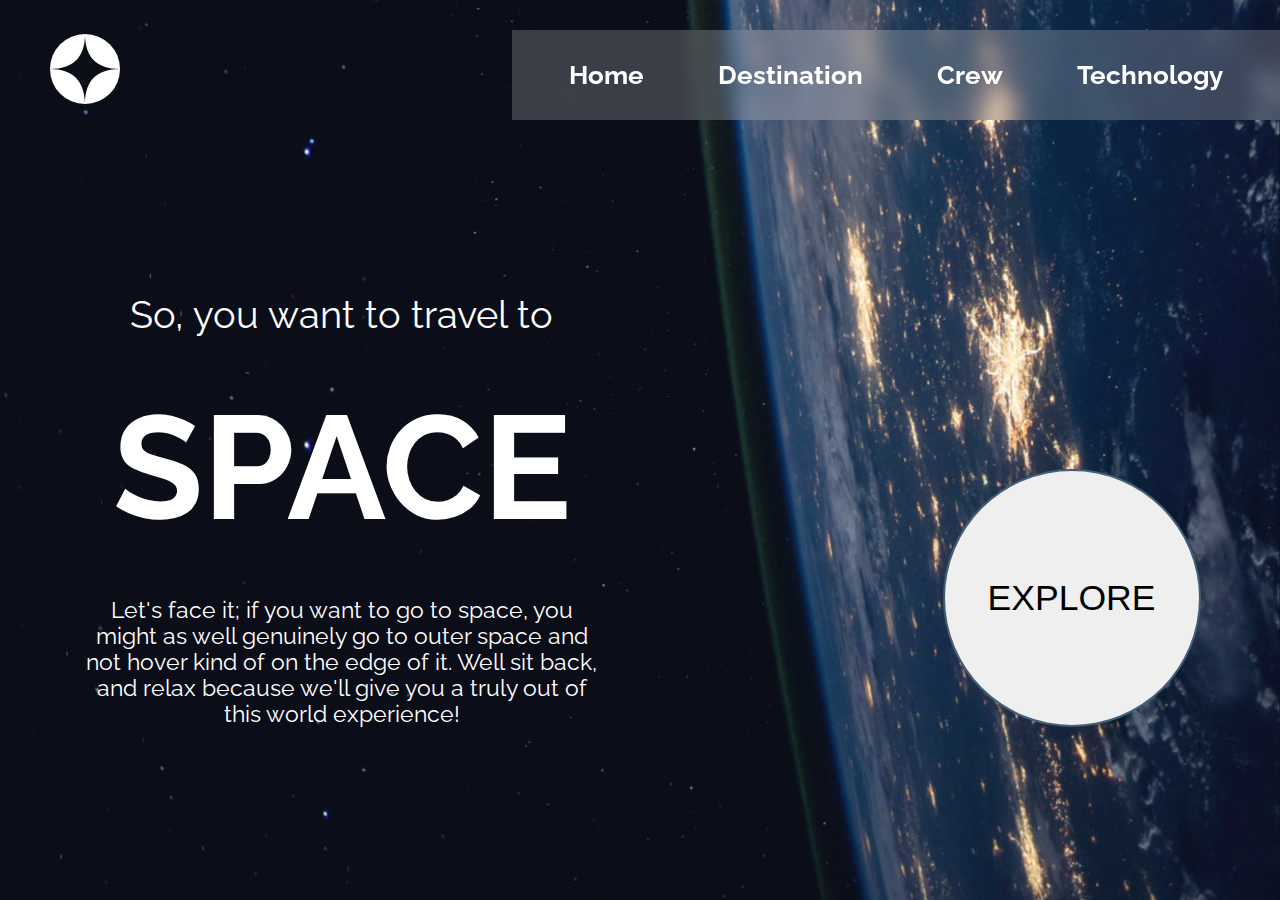
==== starter-code/pages/index.html @ 4df5e3c5 "home page done" ====
<!DOCTYPE html>
<html lang="en">
    <head>
        <meta charset="UTF-8" />
        <meta name="viewport" content="width=device-width, initial-scale=1.0" />
        <link rel="stylesheet" href="../styles/index.css" />
        <title>Space tourism website</title>
    </head>
    <body>
        <div class="container">
            <div class="header">
                <span class="logo pointer">
                    <img src="../assets/shared/logo.svg" alt="LOGO" />
                </span>
                <span class="menuIcon pointer">
                    <img src="../assets/shared/icon-hamburger.svg" alt="HAMBURGER" />
                </span>

                <nav class="menu">
                    <ul>
                        <div class="closeIcon pointer">
                            <img src="../assets/shared/icon-close.svg" alt="Close" />
                        </div>
                        <li><a href="#">Home</a></li>
                        <li><a href="#">Destination</a></li>
                        <li><a href="#">Crew</a></li>
                        <li><a href="#">Technology</a></li>
                    </ul>
                </nav>
            </div>
            <div class="content">
                <div class="context">
                    <p class="topHeading">So, you want to travel to</p>
                    <p class="space">SPACE</p>
                    <p class="bottomHeading">
                        Let's face it; if you want to go to space, you might as well genuinely go to
                        outer space and not hover kind of on the edge of it. Well sit back, and
                        relax because we'll give you a truly out of this world experience!
                    </p>
                </div>
                <div class="button">
                    <button class="pointer">EXPLORE</button>
                </div>
            </div>
        </div>

        <!-- // scripts -->

        <script src="../scripts/script.js"></script>
    </body>
</html>
---- starter-code/styles/index.css ----
@import url("https://fonts.googleapis.com/css2?family=Raleway:wght@100&display=swap");
html {
  font-size: 62.5%;
  color: white;
  font-family: 'Raleway', sans-serif;
  text-align: center;
}

*,
*::after,
*::before {
  margin: 0;
  padding: 0;
  -webkit-box-sizing: border-box;
          box-sizing: border-box;
}

.container {
  min-height: 100vh;
  display: -ms-grid;
  display: grid;
  -ms-grid-rows: 5rem auto;
      grid-template-rows: 5rem auto;
  place-items: center;
  background: url(../assets/home/background-home-mobile.jpg) no-repeat;
  background-size: 100% 100%;
  padding: 3em 2em;
}

.header {
  width: 100%;
  display: -webkit-box;
  display: -ms-flexbox;
  display: flex;
  -webkit-box-pack: justify;
      -ms-flex-pack: justify;
          justify-content: space-between;
  -webkit-box-align: center;
      -ms-flex-align: center;
          align-items: center;
}

.menu {
  padding: 4em;
  background-color: rgba(8, 11, 26, 0.9);
  position: fixed;
  top: 0;
  left: -80%;
  width: 80%;
  height: 100%;
  -webkit-transition: all 0.4s linear;
  transition: all 0.4s linear;
}

.menu .closeIcon {
  place-self: end;
}

.menu ul {
  list-style: none;
  display: -webkit-box;
  display: -ms-flexbox;
  display: flex;
  -webkit-box-orient: vertical;
  -webkit-box-direction: normal;
      -ms-flex-direction: column;
          flex-direction: column;
}

.menu ul li {
  padding: 4em 0;
}

.menu ul li a {
  text-decoration: none;
  position: relative;
  color: white;
  font-size: calc(1vw + 1.3rem);
  font-weight: bold;
  padding: 0.7em;
}

.menu ul li a::after {
  content: '';
  position: absolute;
  top: 90%;
  left: 0;
  right: 0;
  border-bottom: 1px solid;
  -webkit-transform: scaleX(0);
          transform: scaleX(0);
  -webkit-transform-origin: left top;
          transform-origin: left top;
  -webkit-transition: -webkit-transform 0.5s ease-in-out;
  transition: -webkit-transform 0.5s ease-in-out;
  transition: transform 0.5s ease-in-out;
  transition: transform 0.5s ease-in-out, -webkit-transform 0.5s ease-in-out;
}

.menu ul li a:hover::after {
  -webkit-transform: scaleX(1);
          transform: scaleX(1);
  -webkit-transform-origin: right top;
          transform-origin: right top;
}

.content {
  margin-top: 7em;
  margin-bottom: 5em;
}

.topHeading {
  font-size: calc(2.5vw + 1.2rem);
}

.space {
  margin: 0.3em 0;
  font-size: calc(7vw + 5rem);
  font-weight: bolder;
}

.bottomHeading {
  font-size: calc(1rem + 1.5vw);
  max-width: 23em;
}

.button {
  padding-top: 7em;
}

button {
  width: calc(13vw + 10rem);
  height: calc(13vw + 10rem);
  border-radius: 50%;
  font-size: calc(1rem + 3vw);
  border: 2px solid #103150c4;
}

button:hover {
  color: #202578;
}

.pointer {
  cursor: pointer;
}

@media (min-width: 656px) {
  .container {
    background: url(../assets/home/background-home-tablet.jpg) no-repeat;
    background-size: 100% 100%;
    padding: 1em 2em;
    -ms-grid-rows: 8rem auto;
        grid-template-rows: 8rem auto;
  }
  .logo img {
    width: 7rem;
  }
  .menuIcon {
    display: none;
  }
  .menu {
    padding: 0 2em;
    width: auto;
    height: auto;
    position: absolute;
    right: 0;
    left: auto !important;
    background: rgba(255, 255, 255, 0.2);
    -webkit-backdrop-filter: blur(10px);
            backdrop-filter: blur(10px);
  }
  .menu ul {
    -webkit-box-orient: horizontal;
    -webkit-box-direction: normal;
        -ms-flex-direction: row;
            flex-direction: row;
  }
  .menu .closeIcon {
    display: none;
  }
  .content {
    margin-bottom: 11em;
    margin-top: 15em;
  }
  .space {
    font-size: calc(7vw + 7rem);
  }
  button {
    width: calc(13vw + 13rem);
    height: calc(13vw + 13rem);
  }
}

@media (min-width: 950px) {
  .container {
    background: url(../assets/home/background-home-desktop.jpg) no-repeat;
    background-size: 100% 100%;
    padding: 3em 5em;
  }
  .menu {
    width: 60vw;
    top: 3em;
  }
  .menu ul {
    -ms-flex-pack: distribute;
        justify-content: space-around;
  }
  .menu ul li {
    padding: 3em 0;
  }
  .content {
    width: 95%;
    display: -webkit-box;
    display: -ms-flexbox;
    display: flex;
    -webkit-box-pack: justify;
        -ms-flex-pack: justify;
            justify-content: space-between;
    -webkit-box-align: end;
        -ms-flex-align: end;
            align-items: flex-end;
  }
  .topHeading {
    font-size: calc(2vw + 1.2rem);
  }
}

@media (min-width: 950px) and (min-width: 656px) {
  .space {
    font-size: calc(6vw + 7rem);
  }
  button {
    width: calc(10vw + 13rem);
    height: calc(10vw + 13rem);
  }
}

@media (min-width: 950px) {
  .bottomHeading {
    font-size: calc(1rem + 1vw);
  }
  button {
    font-size: calc(1rem + 2vw);
  }
}
/*# sourceMappingURL=index.css.map */
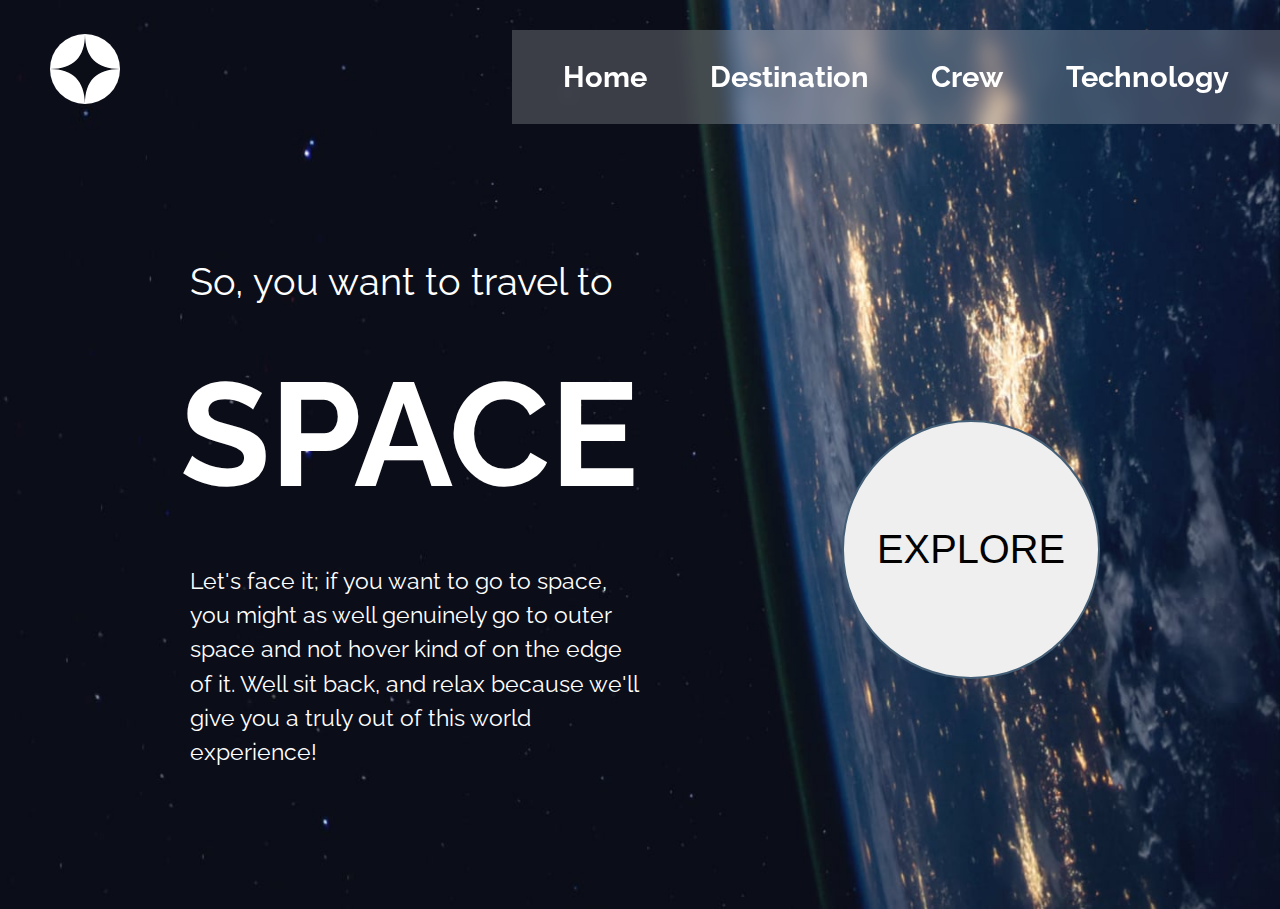
==== commit aa485eb2: "destination page done" ====
--- a/starter-code/pages/index.html
+++ b/starter-code/pages/index.html
@@ -3,7 +3,8 @@
     <head>
         <meta charset="UTF-8" />
         <meta name="viewport" content="width=device-width, initial-scale=1.0" />
-        <link rel="stylesheet" href="../styles/index.css" />
+        <link rel="stylesheet" href="../styles/home.css" />
+        <link rel="stylesheet" href="../styles/commonStyles.css" />
         <title>Space tourism website</title>
     </head>
     <body>
@@ -21,18 +22,18 @@
                         <div class="closeIcon pointer">
                             <img src="../assets/shared/icon-close.svg" alt="Close" />
                         </div>
-                        <li><a href="#">Home</a></li>
-                        <li><a href="#">Destination</a></li>
+                        <li><a href="index.html">Home</a></li>
+                        <li><a href="destination.html">Destination</a></li>
                         <li><a href="#">Crew</a></li>
                         <li><a href="#">Technology</a></li>
                     </ul>
                 </nav>
             </div>
             <div class="content">
-                <div class="context">
-                    <p class="topHeading">So, you want to travel to</p>
+                <div class="context txtAlign">
+                    <p class="topHeading leftPadding">So, you want to travel to</p>
                     <p class="space">SPACE</p>
-                    <p class="bottomHeading">
+                    <p class="bottomHeading leftPadding">
                         Let's face it; if you want to go to space, you might as well genuinely go to
                         outer space and not hover kind of on the edge of it. Well sit back, and
                         relax because we'll give you a truly out of this world experience!
--- a/starter-code/styles/home.css
+++ b/starter-code/styles/home.css
@@ -0,0 +1,62 @@
+.container {
+  background: url(../assets/home/background-home-mobile.jpg) no-repeat;
+}
+
+.topHeading {
+  font-size: calc(2.5vw + 1.2rem);
+}
+
+.space {
+  margin: 0.3em 0;
+  font-size: calc(6vw + 6rem);
+  font-weight: bolder;
+}
+
+.bottomHeading {
+  font-size: calc(1.5vw + 1rem);
+  max-width: 33ch;
+  line-height: 1.5em;
+}
+
+.button {
+  padding-top: 7em;
+}
+
+button {
+  width: 6.5em;
+  height: 6.5em;
+  border-radius: 50%;
+  font-size: calc(1rem + 3vw);
+  border: 2px solid #103150c4;
+}
+
+button:hover {
+  color: #202578;
+}
+
+@media (min-width: 640px) {
+  .container {
+    background: url(../assets/home/background-home-tablet.jpg) no-repeat;
+    background-size: 100% 100%;
+  }
+  .space {
+    font-size: calc(6vw + 7rem);
+  }
+}
+
+@media (min-width: 950px) {
+  .container {
+    background: url(../assets/home/background-home-desktop.jpg) no-repeat;
+    background-size: 100% 100%;
+  }
+  .topHeading {
+    font-size: calc(2vw + 1.2rem);
+  }
+  .bottomHeading {
+    font-size: calc(1rem + 1vw);
+  }
+  button {
+    font-size: calc(2.7rem + 1vw);
+  }
+}
+/*# sourceMappingURL=home.css.map */--- a/starter-code/styles/commonStyles.css
+++ b/starter-code/styles/commonStyles.css
@@ -0,0 +1,187 @@
+@import url("https://fonts.googleapis.com/css2?family=Raleway:wght@100&display=swap");
+html {
+  font-size: 62.5%;
+  color: white;
+  font-family: 'Raleway', sans-serif;
+  text-align: center;
+}
+
+*,
+*::after,
+*::before {
+  margin: 0;
+  padding: 0;
+  -webkit-box-sizing: border-box;
+  box-sizing: border-box;
+}
+
+.container {
+  min-height: 100vh;
+  display: -ms-grid;
+  display: grid;
+  -ms-grid-rows: 5rem auto;
+  grid-template-rows: 5rem auto;
+  place-items: center;
+  background-size: 100% 100%;
+  padding: 3em 2em;
+}
+
+.header {
+  width: 100%;
+  display: -webkit-box;
+  display: -ms-flexbox;
+  display: flex;
+  -webkit-box-pack: justify;
+  -ms-flex-pack: justify;
+  justify-content: space-between;
+  -webkit-box-align: center;
+  -ms-flex-align: center;
+  align-items: center;
+}
+
+.menu {
+  padding: 4em;
+  background-color: rgba(8, 11, 26, 0.9);
+  position: fixed;
+  top: 0;
+  left: -80%;
+  width: 80%;
+  height: 100%;
+  -webkit-transition: all 0.4s linear;
+  transition: all 0.4s linear;
+}
+
+.menu .closeIcon {
+  place-self: end;
+}
+
+.menu ul {
+  list-style: none;
+  display: -webkit-box;
+  display: -ms-flexbox;
+  display: flex;
+  -webkit-box-orient: vertical;
+  -webkit-box-direction: normal;
+  -ms-flex-direction: column;
+  flex-direction: column;
+}
+
+.menu ul li {
+  padding: 5em 0;
+}
+
+.menu ul li a {
+  text-decoration: none;
+  position: relative;
+  color: white;
+  font-size: calc(1.5vw + 1rem);
+  font-weight: bold;
+  padding: 0.7em;
+}
+
+.menu ul li a::after {
+  content: '';
+  position: absolute;
+  top: 90%;
+  left: 0;
+  right: 0;
+  border-bottom: 1px solid;
+  -webkit-transform: scaleX(0);
+  transform: scaleX(0);
+  -webkit-transform-origin: left top;
+  transform-origin: left top;
+  -webkit-transition: -webkit-transform 0.5s ease-in-out;
+  transition: -webkit-transform 0.5s ease-in-out;
+  transition: transform 0.5s ease-in-out;
+  transition: transform 0.5s ease-in-out, -webkit-transform 0.5s ease-in-out;
+}
+
+.menu ul li a:hover::after {
+  -webkit-transform: scaleX(1);
+  transform: scaleX(1);
+  -webkit-transform-origin: right top;
+  transform-origin: right top;
+}
+
+.content {
+  margin-top: 7em;
+  margin-bottom: 5em;
+}
+
+.pointer {
+  cursor: pointer;
+}
+
+@media (min-width: 640px) {
+  .container {
+    padding: 2em;
+    -ms-grid-rows: 8rem auto;
+    grid-template-rows: 8rem auto;
+  }
+  .logo img {
+    width: 7rem;
+  }
+  .menuIcon {
+    display: none;
+  }
+  .menu {
+    padding: 0 2em;
+    width: auto;
+    height: auto;
+    position: absolute;
+    right: 0;
+    left: auto !important;
+    background: rgba(255, 255, 255, 0.2);
+    -webkit-backdrop-filter: blur(10px);
+    backdrop-filter: blur(10px);
+  }
+  .menu ul {
+    -webkit-box-orient: horizontal;
+    -webkit-box-direction: normal;
+    -ms-flex-direction: row;
+    flex-direction: row;
+  }
+  .menu .closeIcon {
+    display: none;
+  }
+  .content {
+    margin-bottom: 11em;
+    margin-top: 15em;
+  }
+}
+
+@media (min-width: 950px) {
+  .container {
+    padding: 3em 5em;
+  }
+  .menu {
+    width: 60vw;
+    top: 3em;
+  }
+  .menu ul {
+    -ms-flex-pack: distribute;
+    justify-content: space-around;
+  }
+  .menu ul li {
+    padding: 3em 0;
+  }
+  .content {
+    width: 95%;
+    display: -webkit-box;
+    display: -ms-flexbox;
+    display: flex;
+    -webkit-box-pack: justify;
+    -ms-flex-pack: justify;
+    justify-content: space-around;
+    -webkit-box-align: end;
+    -ms-flex-align: end;
+    align-items: center;
+  }
+  .txtAlign {
+    text-align: left;
+  }
+  .leftPadding {
+    padding-left: 1rem;
+  }
+}
+/*# sourceMappingURL=commonStyles.css.map */